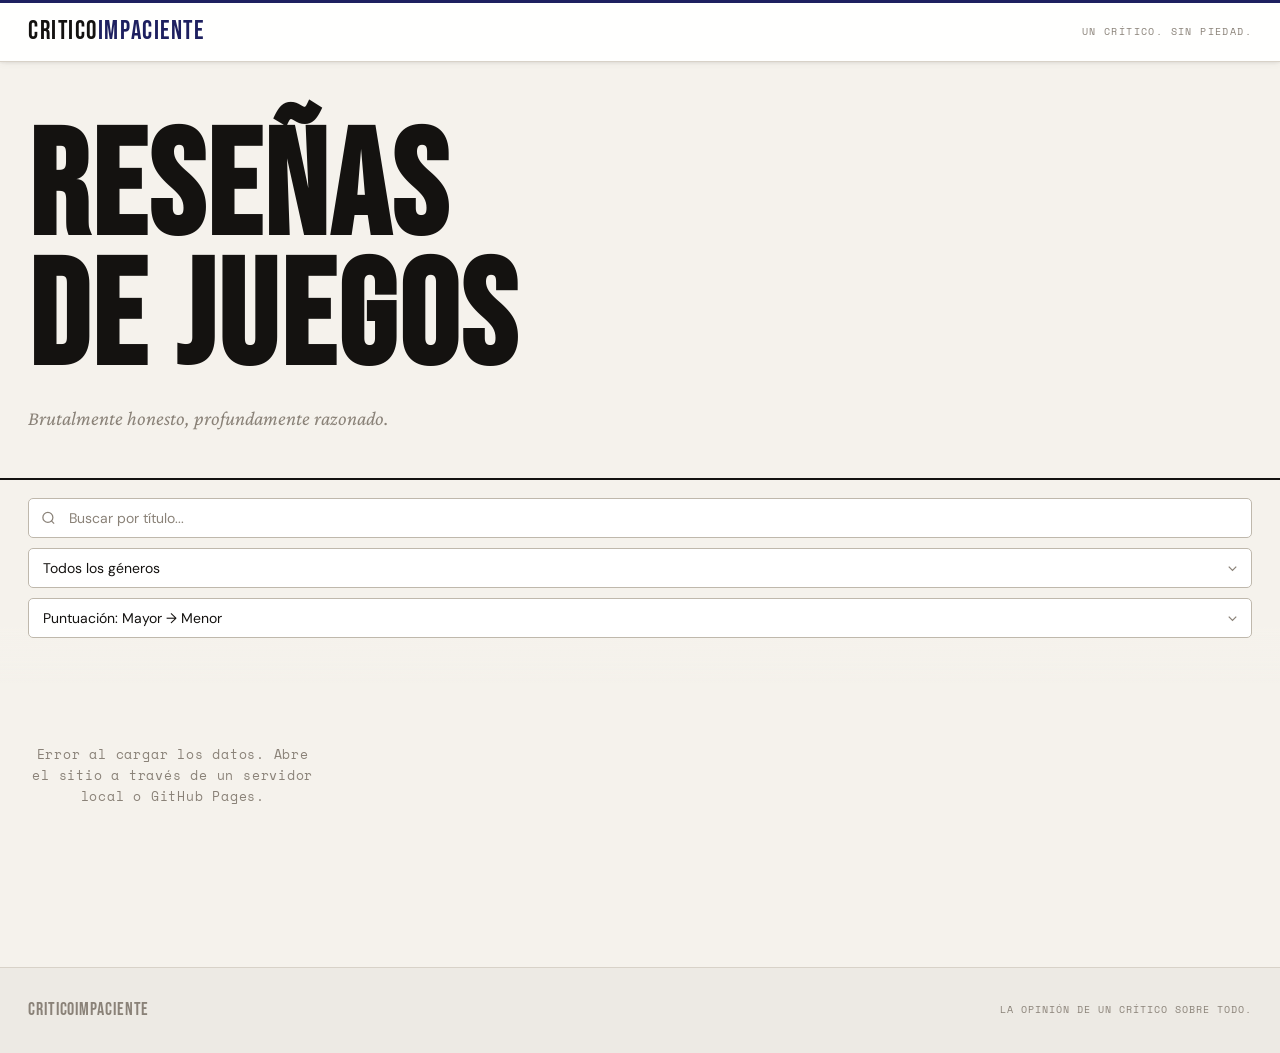
==== index.html @ 70615d12 "Add files via upload" ====
<!DOCTYPE html>
<html lang="es">
<head>
  <meta charset="UTF-8">
  <meta name="viewport" content="width=device-width, initial-scale=1.0">
  <meta name="description" content="CriticoImpaciente — Reseñas brutalmente honestas de videojuegos. Un solo crítico, sin piedad.">
  <title>CriticoImpaciente — Reseñas de Videojuegos</title>
  <link rel="preconnect" href="https://fonts.googleapis.com">
  <link rel="preconnect" href="https://fonts.gstatic.com" crossorigin>
  <link href="https://fonts.googleapis.com/css2?family=Bebas+Neue&family=Crimson+Pro:ital,wght@0,400;0,600;1,400&family=Space+Mono:wght@400;700&family=DM+Sans:opsz,wght@9..40,300;9..40,400;9..40,500;9..40,600&display=swap" rel="stylesheet">
  <link rel="stylesheet" href="style.css">
</head>
<body>

  <header class="site-header">
    <div class="container header-inner">
      <a href="index.html" class="site-logo" aria-label="CriticoImpaciente inicio">
        <span class="logo-main">Critico</span><span class="logo-accent">Impaciente</span>
      </a>
      <span class="nav-tag">Un crítico. Sin piedad.</span>
    </div>
  </header>

  <main>

    <section class="hero-section">
      <div class="container">
        <h1 class="hero-title">Reseñas<br>de Juegos</h1>
        <p class="hero-subtitle">Brutalmente honesto, profundamente razonado.</p>
      </div>
    </section>

    <section class="controls-section" aria-label="Buscar y filtrar">
      <div class="container">
        <div class="controls">
          <div class="search-wrapper">
            <svg class="search-icon" viewBox="0 0 24 24" fill="none" stroke="currentColor" stroke-width="2" aria-hidden="true">
              <circle cx="11" cy="11" r="8"/>
              <path d="m21 21-4.35-4.35"/>
            </svg>
            <input
              type="search"
              id="search-input"
              class="search-input"
              placeholder="Buscar por título..."
              autocomplete="off"
              aria-label="Buscar juegos por título"
            >
          </div>
          <div class="select-wrapper">
            <select id="genre-filter" class="filter-select" aria-label="Filtrar por género">
              <option value="">Todos los géneros</option>
            </select>
          </div>
          <div class="select-wrapper">
            <select id="sort-select" class="filter-select" aria-label="Ordenar juegos">
              <option value="score-desc">Puntuación: Mayor → Menor</option>
              <option value="score-asc">Puntuación: Menor → Mayor</option>
              <option value="year-desc">Año: Más reciente</option>
              <option value="year-asc">Año: Más antiguo</option>
            </select>
          </div>
        </div>
        <p id="results-count" class="results-count" aria-live="polite"></p>
      </div>
    </section>

    <section class="games-section">
      <div class="container">
        <div id="games-grid" class="games-grid" role="list" aria-label="Reseñas de juegos"></div>
        <div id="no-results" class="no-results" hidden aria-live="polite">
          <span class="no-results-glyph" aria-hidden="true">∅</span>
          <p>Ningún juego coincide con tu búsqueda.</p>
        </div>
      </div>
    </section>

  </main>

  <footer class="site-footer">
    <div class="container footer-inner">
      <span class="footer-brand">CriticoImpaciente</span>
      <span class="footer-note">La opinión de un crítico sobre todo.</span>
    </div>
  </footer>

  <script src="script.js"></script>
</body>
</html>
---- style.css ----
/* ============================================================
   CRITICO IMPACIENTE — style.css
   Tema: Editorial claro — revista / periódico de videojuegos
   ============================================================ */

@import url('https://fonts.googleapis.com/css2?family=Bebas+Neue&family=Crimson+Pro:ital,wght@0,400;0,600;1,400&family=Space+Mono:wght@400;700&family=DM+Sans:opsz,wght@9..40,300;9..40,400;9..40,500;9..40,600&display=swap');

/* === Variables === */
:root {
  /* Fondos */
  --bg:           #f5f2ec;
  --surface:      #ffffff;
  --surface-2:    #edeae4;
  --surface-3:    #e3dfd7;
  --border:       #d8d2c8;
  --border-mid:   #bfb8ac;
  --border-hi:    #9e9488;

  /* Texto */
  --text:         #141210;
  --text-dim:     #46423c;
  --text-muted:   #8a8278;

  /* Acento (índigo oscuro — sobrio, periodístico) */
  --accent:       #1e2060;
  --accent-soft:  rgba(30, 32, 96, 0.07);
  --accent-glow:  rgba(30, 32, 96, 0.14);

  /* Puntuaciones — versiones oscuras para legibilidad en blanco */
  --green:        #1a9447;
  --green-soft:   rgba(26, 148, 71, 0.09);
  --green-glow:   rgba(26, 148, 71, 0.18);

  --yellow:       #c97d00;
  --yellow-soft:  rgba(201, 125, 0, 0.09);
  --yellow-glow:  rgba(201, 125, 0, 0.18);

  --red:          #c0202e;
  --red-soft:     rgba(192, 32, 46, 0.09);
  --red-glow:     rgba(192, 32, 46, 0.18);

  /* Tipografía */
  --font-display: 'Bebas Neue', 'Arial Black', sans-serif;
  --font-body:    'Crimson Pro', Georgia, serif;
  --font-mono:    'Space Mono', 'Courier New', monospace;
  --font-ui:      'DM Sans', system-ui, sans-serif;

  /* Misc */
  --header-h:     62px;
  --radius:       5px;
  --ease:         cubic-bezier(0.4, 0, 0.2, 1);
  --ease-spring:  cubic-bezier(0.25, 1, 0.5, 1);
  --shadow-sm:    0 1px 3px rgba(0,0,0,0.07), 0 2px 8px rgba(0,0,0,0.04);
  --shadow-md:    0 4px 16px rgba(0,0,0,0.09), 0 1px 4px rgba(0,0,0,0.05);
  --shadow-lg:    0 12px 40px rgba(0,0,0,0.13), 0 2px 8px rgba(0,0,0,0.06);
}

/* === Reset & Base === */
*, *::before, *::after {
  box-sizing: border-box;
  margin: 0;
  padding: 0;
}

html { scroll-behavior: smooth; }

body {
  background: var(--bg);
  color: var(--text);
  font-family: var(--font-ui);
  font-size: 16px;
  line-height: 1.6;
  min-height: 100vh;
  overflow-x: hidden;
  animation: pageFadeIn 0.3s ease both;
}

@keyframes pageFadeIn {
  from { opacity: 0; transform: translateY(5px); }
  to   { opacity: 1; transform: translateY(0); }
}

img    { display: block; max-width: 100%; }
a      { color: inherit; text-decoration: none; }
button { cursor: pointer; border: none; background: none; font: inherit; color: inherit; }

/* === Layout === */
.container {
  max-width: 1300px;
  margin: 0 auto;
  padding: 0 28px;
}

/* ============================================================
   HEADER — estilo masthead de revista
   ============================================================ */
.site-header {
  position: sticky;
  top: 0;
  z-index: 200;
  height: var(--header-h);
  background: rgba(255, 255, 255, 0.94);
  backdrop-filter: blur(20px) saturate(160%);
  -webkit-backdrop-filter: blur(20px) saturate(160%);
  border-bottom: 1px solid var(--border);
  box-shadow: var(--shadow-sm);
  /* Línea de acento superior — característica de revistas/periódicos */
  border-top: 3px solid var(--accent);
}

.header-inner {
  height: 100%;
  display: flex;
  align-items: center;
  justify-content: space-between;
}

.site-logo {
  font-family: var(--font-display);
  font-size: 26px;
  letter-spacing: 0.06em;
  line-height: 1;
  transition: opacity 0.2s;
}
.site-logo:hover { opacity: 0.7; }
.logo-main   { color: var(--text); }
.logo-accent { color: var(--accent); }

.nav-tag {
  font-family: var(--font-mono);
  font-size: 10px;
  letter-spacing: 0.14em;
  text-transform: uppercase;
  color: var(--text-muted);
}

.back-link {
  display: inline-flex;
  align-items: center;
  gap: 5px;
  font-family: var(--font-mono);
  font-size: 11px;
  letter-spacing: 0.09em;
  text-transform: uppercase;
  color: var(--text-muted);
  transition: color 0.2s var(--ease);
}
.back-link:hover { color: var(--accent); }
.back-link svg   { width: 15px; height: 15px; }

/* ============================================================
   HERO (índice)
   ============================================================ */
.hero-section {
  padding: 64px 0 44px;
  border-bottom: 2px solid var(--text);
}

.hero-title {
  font-family: var(--font-display);
  font-size: clamp(80px, 12vw, 148px);
  line-height: 0.88;
  letter-spacing: 0.02em;
  color: var(--text);
  margin-bottom: 16px;
}

.hero-subtitle {
  font-family: var(--font-body);
  font-style: italic;
  font-size: 20px;
  color: var(--text-muted);
}

.hero-rule { display: none; }

/* ============================================================
   CONTROLES / FILTROS
   ============================================================ */
.controls-section {
  position: sticky;
  top: var(--header-h);
  z-index: 100;
  padding: 0 0 20px;
  background: linear-gradient(to bottom, var(--bg) 72%, transparent);
}

.controls {
  display: flex;
  gap: 10px;
  flex-wrap: wrap;
  padding: 18px 0 0;
}

.search-wrapper {
  position: relative;
  flex: 1 1 220px;
  min-width: 180px;
}

.search-icon {
  position: absolute;
  left: 13px;
  top: 50%;
  transform: translateY(-50%);
  width: 15px;
  height: 15px;
  color: var(--text-muted);
  pointer-events: none;
  transition: color 0.2s;
}
.search-wrapper:focus-within .search-icon { color: var(--accent); }

.search-input,
.filter-select {
  width: 100%;
  padding: 10px 14px 10px 40px;
  background: var(--surface);
  border: 1.5px solid var(--border-mid);
  border-radius: var(--radius);
  color: var(--text);
  font-family: var(--font-ui);
  font-size: 14px;
  outline: none;
  transition:
    border-color 0.22s var(--ease),
    box-shadow   0.22s var(--ease),
    background   0.18s var(--ease);
}

.filter-select {
  padding: 10px 36px 10px 14px;
  min-width: 155px;
  flex: 0 0 auto;
  cursor: pointer;
  appearance: none;
  -webkit-appearance: none;
  background-image: url("data:image/svg+xml,%3Csvg xmlns='http://www.w3.org/2000/svg' width='16' height='16' viewBox='0 0 24 24' fill='none' stroke='%238a8278' stroke-width='2'%3E%3Cpath d='m6 9 6 6 6-6'/%3E%3C/svg%3E");
  background-repeat: no-repeat;
  background-position: right 11px center;
  background-size: 15px;
}

.search-input:focus,
.filter-select:focus {
  border-color: var(--accent);
  box-shadow: 0 0 0 3px var(--accent-glow);
  background: var(--surface);
}

.search-input::placeholder { color: var(--text-muted); }
.filter-select option { background: var(--surface); color: var(--text); }

.select-wrapper { display: contents; }

.results-count {
  font-family: var(--font-mono);
  font-size: 10px;
  letter-spacing: 0.1em;
  text-transform: uppercase;
  color: var(--text-muted);
  margin-top: 10px;
  min-height: 16px;
}

/* ============================================================
   GRID DE JUEGOS
   ============================================================ */
.games-section { padding-bottom: 100px; }

.games-grid {
  display: grid;
  grid-template-columns: repeat(auto-fill, minmax(265px, 1fr));
  gap: 22px;
  /* Para animación de filtrado fluida */
  transition: opacity 0.2s var(--ease), transform 0.2s var(--ease);
  will-change: opacity, transform;
}

/* ============================================================
   TARJETA DE JUEGO
   ============================================================ */
.game-card {
  display: flex;
  flex-direction: column;
  background: var(--surface);
  border: 1px solid var(--border);
  border-radius: var(--radius);
  overflow: hidden;
  box-shadow: var(--shadow-sm);
  transition:
    transform    0.28s var(--ease-spring),
    box-shadow   0.28s var(--ease),
    border-color 0.22s var(--ease);
  animation: cardReveal 0.4s var(--ease) both;
  cursor: pointer;
  position: relative;
}

@keyframes cardReveal {
  from { opacity: 0; transform: translateY(18px) scale(0.97); }
  to   { opacity: 1; transform: translateY(0)    scale(1); }
}

/* Barra de color superior según puntuación */
.game-card::before {
  content: '';
  position: absolute;
  top: 0; left: 0; right: 0;
  height: 4px;
  z-index: 2;
}
.game-card.score-green::before  { background: var(--green); }
.game-card.score-yellow::before { background: var(--yellow); }
.game-card.score-red::before    { background: var(--red); }

.game-card:hover {
  transform: translateY(-6px) scale(1.01);
  box-shadow: var(--shadow-lg);
  border-color: var(--border-mid);
}
.game-card:active { transform: translateY(-2px) scale(0.99); }

/* Imagen de portada */
.card-cover-wrap {
  position: relative;
  overflow: hidden;
  aspect-ratio: 3 / 4;
  background: var(--surface-2);
}

.card-cover {
  width: 100%;
  height: 100%;
  object-fit: cover;
  transition: transform 0.5s var(--ease);
}
.game-card:hover .card-cover { transform: scale(1.07); }

/* Badge de puntuación — círculo sólido estilo Metacritic */
.card-score-badge {
  position: absolute;
  bottom: 10px;
  right: 10px;
  width: 48px;
  height: 48px;
  border-radius: 50%;
  display: flex;
  align-items: center;
  justify-content: center;
  font-family: var(--font-mono);
  font-weight: 700;
  font-size: 17px;
  line-height: 1;
  color: #ffffff;
  z-index: 3;
  box-shadow: 0 2px 10px rgba(0,0,0,0.3);
  transition: transform 0.2s var(--ease);
}
.game-card:hover .card-score-badge { transform: scale(1.1); }

.card-score-badge.score-green  { background: var(--green); }
.card-score-badge.score-yellow { background: var(--yellow); }
.card-score-badge.score-red    { background: var(--red); }

/* Cuerpo de tarjeta */
.card-body {
  padding: 18px 18px 20px;
  display: flex;
  flex-direction: column;
  flex: 1;
  border-top: 1px solid var(--border);
}

.card-title {
  font-family: var(--font-display);
  font-size: 20px;
  letter-spacing: 0.03em;
  line-height: 1.08;
  color: var(--text);
  margin-bottom: 9px;
}

.card-meta {
  display: flex;
  align-items: center;
  gap: 8px;
  margin-bottom: 11px;
  flex-wrap: wrap;
}

.card-genre {
  font-family: var(--font-mono);
  font-size: 9px;
  letter-spacing: 0.12em;
  text-transform: uppercase;
  color: var(--accent);
  background: var(--accent-soft);
  border: 1px solid rgba(30, 32, 96, 0.18);
  padding: 3px 8px;
  border-radius: 3px;
}

.card-year {
  font-family: var(--font-mono);
  font-size: 11px;
  color: var(--text-muted);
}

.card-description {
  font-family: var(--font-body);
  font-size: 15px;
  line-height: 1.58;
  color: var(--text-dim);
  display: -webkit-box;
  -webkit-line-clamp: 3;
  -webkit-box-orient: vertical;
  overflow: hidden;
  flex: 1;
}

/* ============================================================
   SIN RESULTADOS
   ============================================================ */
.no-results {
  text-align: center;
  padding: 90px 0;
}

.no-results-glyph {
  display: block;
  font-size: 72px;
  line-height: 1;
  margin-bottom: 16px;
  color: var(--text-muted);
  opacity: 0.25;
}

.no-results p {
  font-family: var(--font-mono);
  font-size: 13px;
  letter-spacing: 0.08em;
  color: var(--text-muted);
}

/* ============================================================
   PIE DE PÁGINA
   ============================================================ */
.site-footer {
  background: var(--surface-2);
  border-top: 1px solid var(--border);
  padding: 28px 0;
}

.footer-inner {
  display: flex;
  align-items: center;
  justify-content: space-between;
  flex-wrap: wrap;
  gap: 10px;
}

.footer-brand {
  font-family: var(--font-display);
  font-size: 18px;
  color: var(--text-muted);
  letter-spacing: 0.05em;
}

.footer-note {
  font-family: var(--font-mono);
  font-size: 10px;
  letter-spacing: 0.1em;
  text-transform: uppercase;
  color: var(--text-muted);
}

/* ============================================================
   PÁGINA DE DETALLE — HERO
   ============================================================ */
.detail-hero {
  position: relative;
  padding: 52px 0 56px;
  overflow: hidden;
  background: var(--surface);
  border-bottom: 1px solid var(--border);
}

/* Imagen difuminada de fondo — muy sutil en tema claro */
.detail-hero-bg {
  position: absolute;
  inset: -20%;
  background-size: cover;
  background-position: center;
  filter: blur(60px) saturate(1.8) brightness(1.15);
  z-index: 0;
  opacity: 0.08;
}

.detail-hero-inner {
  position: relative;
  z-index: 1;
  display: grid;
  grid-template-columns: 280px 1fr;
  gap: 52px;
  align-items: start;
}

.detail-cover {
  width: 100%;
  aspect-ratio: 3 / 4;
  object-fit: cover;
  border-radius: var(--radius);
  box-shadow: var(--shadow-lg), 0 0 0 1px var(--border);
}

.detail-info {
  display: flex;
  flex-direction: column;
  gap: 28px;
  padding-top: 8px;
}

.detail-title {
  font-family: var(--font-display);
  font-size: clamp(44px, 6.5vw, 88px);
  line-height: 0.92;
  letter-spacing: 0.02em;
  color: var(--text);
}

/* Fila de puntuación con anillo SVG */
.detail-score-row {
  display: flex;
  align-items: center;
  gap: 24px;
  flex-wrap: wrap;
}

.score-ring-wrap {
  position: relative;
  width: 130px;
  height: 130px;
  flex-shrink: 0;
}

.score-ring-svg {
  width: 130px;
  height: 130px;
  transform: rotate(-90deg);
}

.ring-track {
  fill: none;
  stroke: var(--border);
  stroke-width: 7;
}

.ring-fill {
  fill: none;
  stroke-width: 7;
  stroke-linecap: round;
  stroke-dasharray: 339.292;
  stroke-dashoffset: 339.292;
  transition: stroke-dashoffset 1.6s var(--ease-spring);
}

.ring-fill.score-green  { stroke: var(--green); }
.ring-fill.score-yellow { stroke: var(--yellow); }
.ring-fill.score-red    { stroke: var(--red); }

.score-ring-center {
  position: absolute;
  inset: 0;
  display: flex;
  flex-direction: column;
  align-items: center;
  justify-content: center;
  gap: 2px;
}

.score-ring-number {
  font-family: var(--font-mono);
  font-weight: 700;
  font-size: 40px;
  line-height: 1;
}
.score-ring-number.score-green  { color: var(--green); }
.score-ring-number.score-yellow { color: var(--yellow); }
.score-ring-number.score-red    { color: var(--red); }

.score-ring-label {
  font-family: var(--font-mono);
  font-size: 9px;
  letter-spacing: 0.18em;
  text-transform: uppercase;
  color: var(--text-muted);
}

.score-verdict {
  font-family: var(--font-body);
  font-style: italic;
  font-size: 26px;
  color: var(--text-dim);
  line-height: 1.2;
}

/* Grid de metadatos */
.detail-meta-grid {
  display: grid;
  grid-template-columns: repeat(2, 1fr);
  gap: 16px 28px;
}

.meta-item {
  display: flex;
  flex-direction: column;
  gap: 4px;
}

.meta-label {
  font-family: var(--font-mono);
  font-size: 9px;
  letter-spacing: 0.15em;
  text-transform: uppercase;
  color: var(--text-muted);
}

.meta-value {
  font-family: var(--font-ui);
  font-size: 14px;
  font-weight: 500;
  color: var(--text);
}

.meta-platforms {
  display: flex;
  flex-wrap: wrap;
  gap: 5px;
  margin-top: 1px;
}

.platform-tag {
  font-family: var(--font-mono);
  font-size: 9px;
  letter-spacing: 0.1em;
  text-transform: uppercase;
  color: var(--text-dim);
  background: var(--surface-2);
  border: 1px solid var(--border);
  padding: 3px 8px;
  border-radius: 3px;
}

/* ============================================================
   PÁGINA DE DETALLE — RESEÑA
   ============================================================ */
.review-section {
  padding: 56px 0 96px;
}

.review-inner { max-width: 820px; }

.review-heading {
  font-family: var(--font-mono);
  font-size: 10px;
  letter-spacing: 0.2em;
  text-transform: uppercase;
  color: var(--text-muted);
  padding-bottom: 16px;
  margin-bottom: 22px;
  border-bottom: 1px solid var(--border);
}

.review-preview .review-text-body {
  font-family: var(--font-body);
  font-size: 20px;
  line-height: 1.72;
  color: var(--text-dim);
}

.review-full { display: none; }

.review-full .review-text-body {
  font-family: var(--font-body);
  font-size: 19px;
  line-height: 1.78;
  color: var(--text-dim);
}

.review-text-body p             { margin-bottom: 20px; }
.review-text-body p:last-child  { margin-bottom: 0; }

/* Botón "Leer reseña completa" */
.read-more-btn {
  display: inline-flex;
  align-items: center;
  gap: 7px;
  margin-top: 22px;
  font-family: var(--font-mono);
  font-size: 11px;
  letter-spacing: 0.12em;
  text-transform: uppercase;
  color: var(--accent);
  padding: 6px 0;
  border-bottom: 1px solid transparent;
  transition: border-color 0.2s var(--ease), opacity 0.2s;
}
.read-more-btn:hover {
  border-bottom-color: var(--accent);
  opacity: 0.75;
}
.read-more-btn svg {
  width: 13px;
  height: 13px;
  transition: transform 0.3s var(--ease);
}
.read-more-btn.is-expanded svg { transform: rotate(180deg); }

/* ============================================================
   CARGA / ERROR
   ============================================================ */
.loading-state {
  display: flex;
  align-items: center;
  justify-content: center;
  min-height: 60vh;
}

.loading-spinner {
  width: 36px;
  height: 36px;
  border: 3px solid var(--border);
  border-top-color: var(--accent);
  border-radius: 50%;
  animation: spin 0.72s linear infinite;
}
@keyframes spin { to { transform: rotate(360deg); } }

.error-state {
  text-align: center;
  padding: 110px 24px;
}
.error-state h2 {
  font-family: var(--font-display);
  font-size: 100px;
  line-height: 1;
  color: var(--border-hi);
  margin-bottom: 12px;
}
.error-state p {
  font-family: var(--font-mono);
  font-size: 13px;
  color: var(--text-muted);
  margin-bottom: 28px;
}
.error-back-link {
  font-family: var(--font-mono);
  font-size: 11px;
  letter-spacing: 0.1em;
  text-transform: uppercase;
  color: var(--accent);
  border-bottom: 1px solid transparent;
  transition: border-color 0.2s, opacity 0.2s;
}
.error-back-link:hover { border-bottom-color: var(--accent); opacity: 0.7; }

/* ============================================================
   RESPONSIVO
   ============================================================ */
@media (max-width: 1024px) {
  .games-grid {
    grid-template-columns: repeat(auto-fill, minmax(230px, 1fr));
    gap: 18px;
  }
  .detail-hero-inner {
    grid-template-columns: 250px 1fr;
    gap: 40px;
  }
}

@media (max-width: 768px) {
  .hero-section { padding: 44px 0 28px; }

  .controls-section { position: static; }
  .controls { flex-direction: column; gap: 8px; }
  .search-wrapper { min-width: unset; width: 100%; }
  .filter-select  { min-width: unset; width: 100%; flex: 1 1 auto; }

  .games-grid {
    grid-template-columns: repeat(auto-fill, minmax(170px, 1fr));
    gap: 14px;
  }
  .card-body  { padding: 13px 13px 15px; }
  .card-title { font-size: 18px; }

  .detail-hero { padding: 36px 0 40px; }
  .detail-hero-inner {
    grid-template-columns: 1fr;
    gap: 28px;
  }
  .detail-cover  { max-width: 200px; margin: 0 auto; }
  .detail-title  { text-align: center; }
  .detail-score-row { justify-content: center; }
  .detail-meta-grid { grid-template-columns: 1fr 1fr; }

  .review-section { padding: 40px 0 70px; }
  .review-preview .review-text-body,
  .review-full .review-text-body { font-size: 17px; }
}

@media (max-width: 480px) {
  .container { padding: 0 16px; }
  .games-grid {
    grid-template-columns: 1fr 1fr;
    gap: 10px;
  }
  .card-title       { font-size: 16px; }
  .card-description { display: none; }
  .detail-meta-grid { grid-template-columns: 1fr; }
  .score-verdict    { font-size: 22px; }
}
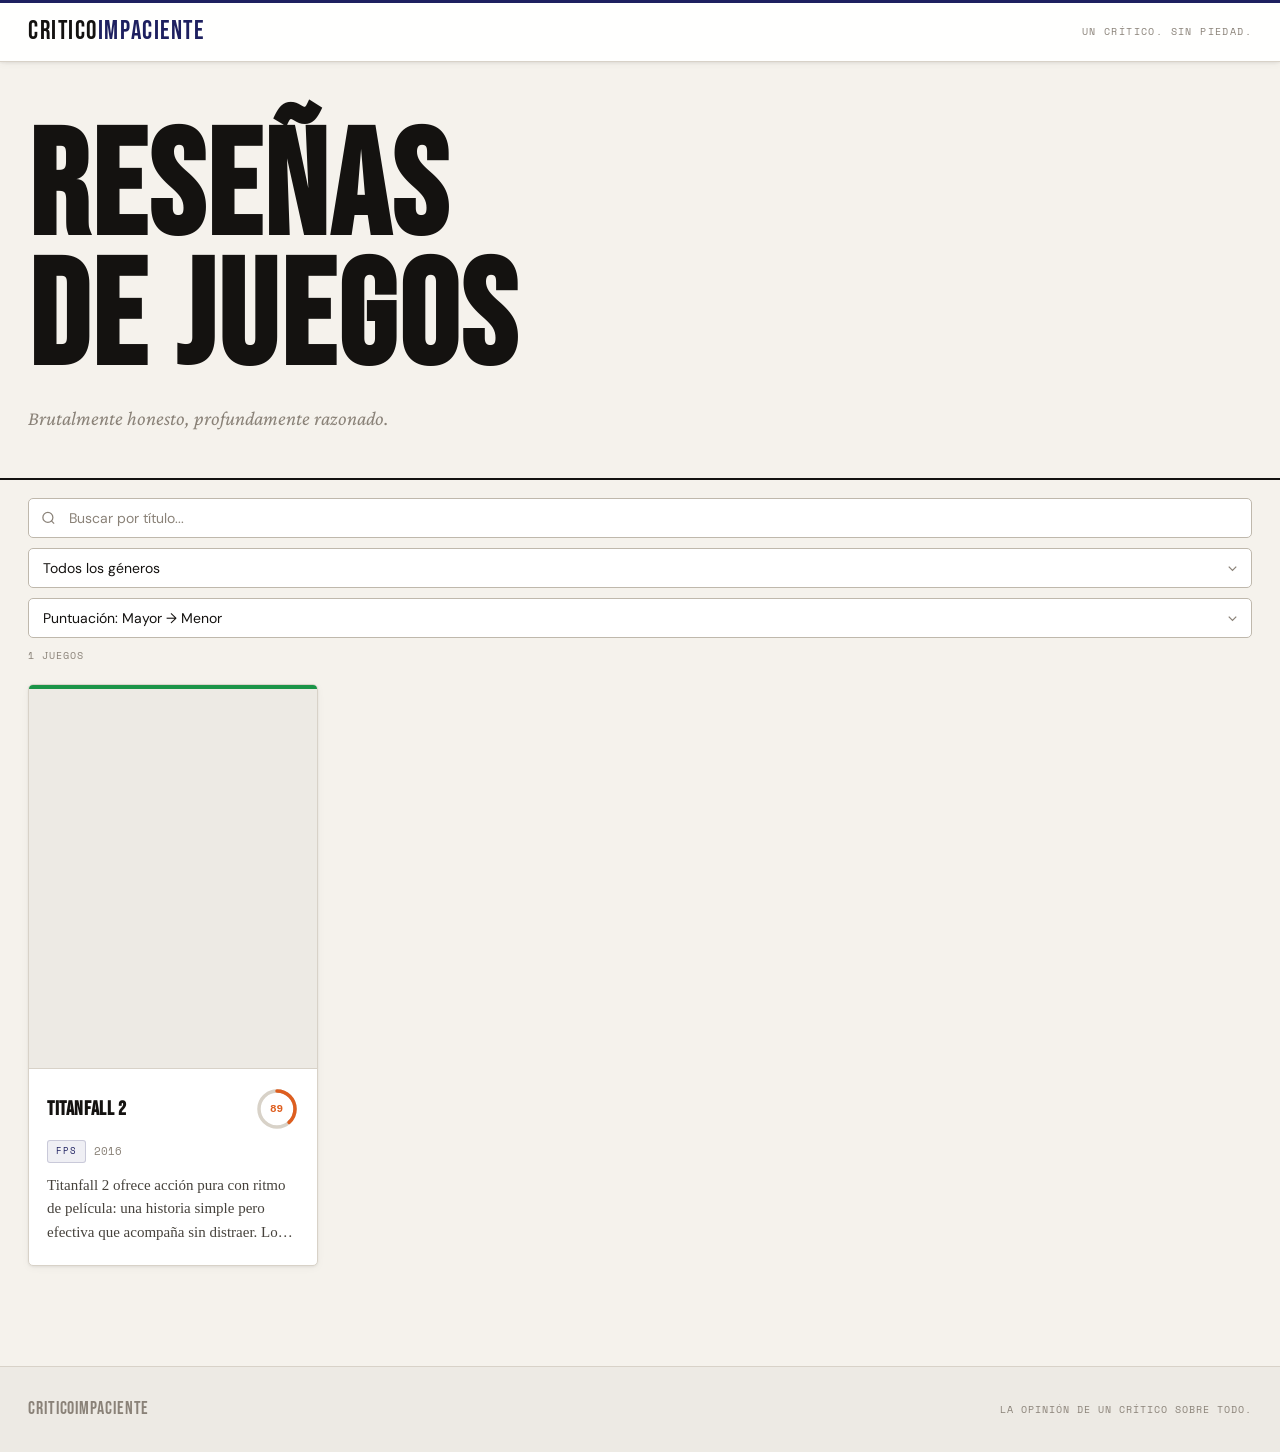
==== commit 6293c663: "Animaciones v1" ====
--- a/index.html
+++ b/index.html
@@ -85,5 +85,11 @@
   </footer>
 
   <script src="script.js"></script>
+
+  <button class="back-to-top" id="back-to-top" aria-label="Volver arriba">
+    <svg viewBox="0 0 24 24" fill="none" stroke="currentColor" stroke-width="2.5" aria-hidden="true">
+      <path d="m18 15-6-6-6 6"/>
+    </svg>
+  </button>
 </body>
 </html>
--- a/style.css
+++ b/style.css
@@ -178,11 +178,8 @@
    CONTROLES / FILTROS
    ============================================================ */
 .controls-section {
-  position: sticky;
-  top: var(--header-h);
-  z-index: 100;
   padding: 0 0 20px;
-  background: linear-gradient(to bottom, var(--bg) 72%, transparent);
+  background: var(--bg);
 }
 
 .controls {
@@ -337,32 +334,6 @@
 }
 .game-card:hover .card-cover { transform: scale(1.07); }
 
-/* Badge de puntuación — círculo sólido estilo Metacritic */
-.card-score-badge {
-  position: absolute;
-  bottom: 10px;
-  right: 10px;
-  width: 48px;
-  height: 48px;
-  border-radius: 50%;
-  display: flex;
-  align-items: center;
-  justify-content: center;
-  font-family: var(--font-mono);
-  font-weight: 700;
-  font-size: 17px;
-  line-height: 1;
-  color: #ffffff;
-  z-index: 3;
-  box-shadow: 0 2px 10px rgba(0,0,0,0.3);
-  transition: transform 0.2s var(--ease);
-}
-.game-card:hover .card-score-badge { transform: scale(1.1); }
-
-.card-score-badge.score-green  { background: var(--green); }
-.card-score-badge.score-yellow { background: var(--yellow); }
-.card-score-badge.score-red    { background: var(--red); }
-
 /* Cuerpo de tarjeta */
 .card-body {
   padding: 18px 18px 20px;
@@ -370,6 +341,55 @@
   flex-direction: column;
   flex: 1;
   border-top: 1px solid var(--border);
+}
+
+/* Fila título + anillo de puntaje */
+.card-title-row {
+  display: flex;
+  align-items: center;
+  justify-content: space-between;
+  gap: 12px;
+  margin-bottom: 9px;
+}
+
+/* Anillo de puntaje en tarjeta */
+.card-score-ring {
+  position: relative;
+  width: 44px;
+  height: 44px;
+  flex-shrink: 0;
+}
+
+.card-ring-svg {
+  width: 44px;
+  height: 44px;
+  transform: rotate(-90deg);
+}
+
+.card-ring-track {
+  fill: none;
+  stroke: var(--border);
+  stroke-width: 3.5;
+}
+
+.card-ring-fill {
+  fill: none;
+  stroke-width: 3.5;
+  stroke-linecap: round;
+  stroke: #c0202e;
+}
+
+.card-ring-num {
+  position: absolute;
+  inset: 0;
+  display: flex;
+  align-items: center;
+  justify-content: center;
+  font-family: var(--font-mono);
+  font-weight: 700;
+  font-size: 11px;
+  line-height: 1;
+  color: #c0202e;
 }
 
 .card-title {
@@ -378,7 +398,6 @@
   letter-spacing: 0.03em;
   line-height: 1.08;
   color: var(--text);
-  margin-bottom: 9px;
 }
 
 .card-meta {
@@ -514,6 +533,126 @@
   box-shadow: var(--shadow-lg), 0 0 0 1px var(--border);
 }
 
+/* Cuando el cover es un vídeo de YouTube — layout en columna para mayor tamaño */
+.detail-hero-inner:has(.detail-cover--video) {
+  grid-template-columns: 1fr;
+}
+
+/* Banda negra de cine — solo rodea el video */
+.detail-cinema-band {
+  background: #000;
+  width: 100%;
+  display: flex;
+  align-items: center;
+  justify-content: center;
+  padding: 0;
+  animation: cinemaDark 0.9s var(--ease) both;
+  overflow: hidden;
+}
+
+@keyframes cinemaDark {
+  from { background: var(--surface); }
+  to   { background: #000; }
+}
+
+/* Cortinas laterales animadas sobre la banda */
+.detail-cinema-band::before,
+.detail-cinema-band::after {
+  content: '';
+  position: absolute;
+  top: 0;
+  bottom: 0;
+  width: 18vw;
+  background: #000;
+  z-index: 10;
+  animation: curtainOpen 1s 0.1s var(--ease) both;
+  pointer-events: none;
+}
+.detail-cinema-band { position: relative; }
+.detail-cinema-band::before { left: 0; }
+.detail-cinema-band::after  { right: 0; }
+
+@keyframes curtainOpen {
+  from { width: 18vw; opacity: 1; }
+  to   { width: 0;    opacity: 1; }
+}
+
+/* Video — sin bordes, fusionado con el negro */
+.detail-cover--video {
+  width: 100%;
+  max-width: 1100px;
+  aspect-ratio: 16 / 9;
+  overflow: hidden;
+  box-shadow: none;
+  border: none;
+  border-radius: 0;
+}
+
+.detail-cover--video iframe {
+  width: 100%;
+  height: 100%;
+  display: block;
+  border: none;
+}
+
+/* Hero normal cuando hay video (sin negro) */
+.detail-hero--has-video {
+  background: var(--surface);
+}
+
+.detail-hero--has-video .detail-hero-inner {
+  grid-template-columns: 1fr;
+}
+
+.detail-hero--has-video .detail-info {
+  width: 100%;
+  max-width: 820px;
+  margin: 0 auto;
+  align-items: center;
+  text-align: center;
+  animation: fadeUpInfo 0.7s 0.5s var(--ease) both;
+}
+
+.detail-hero--has-video .detail-title {
+  text-align: center;
+}
+
+.detail-hero--has-video .detail-score-row {
+  justify-content: center;
+  flex-direction: column;
+  gap: 12px;
+}
+
+.detail-hero--has-video .score-verdict {
+  font-size: 22px;
+}
+
+.detail-hero--has-video .detail-meta-grid {
+  grid-template-columns: repeat(4, auto);
+  justify-content: center;
+  gap: 0;
+}
+
+.detail-hero--has-video .meta-item {
+  align-items: center;
+  padding: 0 20px;
+  border-right: 1px solid var(--border);
+}
+
+.detail-hero--has-video .meta-item:last-child {
+  border-right: none;
+}
+
+.detail-hero--has-video .meta-platforms {
+  justify-content: center;
+}
+
+@keyframes fadeUpInfo {
+  from { opacity: 0; transform: translateY(14px); }
+  to   { opacity: 1; transform: translateY(0); }
+}
+
+
 .detail-info {
   display: flex;
   flex-direction: column;
@@ -562,12 +701,32 @@
   stroke-linecap: round;
   stroke-dasharray: 339.292;
   stroke-dashoffset: 339.292;
-  transition: stroke-dashoffset 1.6s var(--ease-spring);
-}
-
-.ring-fill.score-green  { stroke: var(--green); }
-.ring-fill.score-yellow { stroke: var(--yellow); }
-.ring-fill.score-red    { stroke: var(--red); }
+  stroke: #c0202e;
+}
+
+.score-ring-number {
+  font-family: var(--font-mono);
+  font-weight: 700;
+  font-size: 40px;
+  line-height: 1;
+  color: #c0202e;
+}
+  position: absolute;
+  inset: 0;
+  display: flex;
+  flex-direction: column;
+  align-items: center;
+  justify-content: center;
+  gap: 2px;
+}
+
+.score-ring-number {
+  font-family: var(--font-mono);
+  font-weight: 700;
+  font-size: 40px;
+  line-height: 1;
+  color: #c0202e;
+}
 
 .score-ring-center {
   position: absolute;
@@ -578,16 +737,6 @@
   justify-content: center;
   gap: 2px;
 }
-
-.score-ring-number {
-  font-family: var(--font-mono);
-  font-weight: 700;
-  font-size: 40px;
-  line-height: 1;
-}
-.score-ring-number.score-green  { color: var(--green); }
-.score-ring-number.score-yellow { color: var(--yellow); }
-.score-ring-number.score-red    { color: var(--red); }
 
 .score-ring-label {
   font-family: var(--font-mono);
@@ -659,17 +808,62 @@
   padding: 56px 0 96px;
 }
 
-.review-inner { max-width: 820px; }
-
-.review-heading {
-  font-family: var(--font-mono);
-  font-size: 10px;
-  letter-spacing: 0.2em;
-  text-transform: uppercase;
-  color: var(--text-muted);
+.review-inner {
+  max-width: 820px;
+  margin: 0 auto;
+}
+
+/* Encabezado de reseña — flex para alinear heading + enlace YouTube */
+.review-header {
+  display: flex;
+  align-items: center;
+  justify-content: space-between;
+  gap: 16px;
   padding-bottom: 16px;
   margin-bottom: 22px;
   border-bottom: 1px solid var(--border);
+  flex-wrap: wrap;
+}
+
+.review-heading {
+  font-family: var(--font-mono);
+  font-size: 10px;
+  letter-spacing: 0.2em;
+  text-transform: uppercase;
+  color: var(--text-muted);
+  margin: 0;
+}
+
+/* Enlace de análisis en YouTube */
+.video-link {
+  display: inline-flex;
+  align-items: center;
+  gap: 7px;
+  padding: 7px 14px;
+  background: rgba(200, 0, 0, 0.05);
+  border: 1.5px solid rgba(200, 0, 0, 0.22);
+  border-radius: 4px;
+  font-family: var(--font-mono);
+  font-size: 10px;
+  letter-spacing: 0.1em;
+  text-transform: uppercase;
+  color: #b00000;
+  text-decoration: none;
+  white-space: nowrap;
+  transition:
+    background     0.22s var(--ease),
+    border-color   0.22s var(--ease),
+    transform      0.18s var(--ease);
+}
+.video-link:hover {
+  background: rgba(200, 0, 0, 0.11);
+  border-color: rgba(200, 0, 0, 0.45);
+  transform: translateY(-1px);
+}
+.video-link svg {
+  width: 14px;
+  height: 14px;
+  flex-shrink: 0;
 }
 
 .review-preview .review-text-body {
@@ -716,6 +910,39 @@
   transition: transform 0.3s var(--ease);
 }
 .read-more-btn.is-expanded svg { transform: rotate(180deg); }
+
+/* ============================================================
+   BOTÓN VOLVER ARRIBA
+   ============================================================ */
+.back-to-top {
+  position: fixed;
+  bottom: 32px;
+  right: 32px;
+  z-index: 300;
+  width: 46px;
+  height: 46px;
+  border-radius: 50%;
+  background: var(--accent);
+  color: #fff;
+  display: flex;
+  align-items: center;
+  justify-content: center;
+  box-shadow: var(--shadow-md);
+  opacity: 0;
+  pointer-events: none;
+  transform: translateY(12px);
+  transition: opacity 0.25s var(--ease), transform 0.25s var(--ease);
+}
+.back-to-top.visible {
+  opacity: 1;
+  pointer-events: auto;
+  transform: translateY(0);
+}
+.back-to-top:hover {
+  background: #161850;
+  transform: translateY(-2px);
+}
+.back-to-top svg { width: 20px; height: 20px; }
 
 /* ============================================================
    CARGA / ERROR
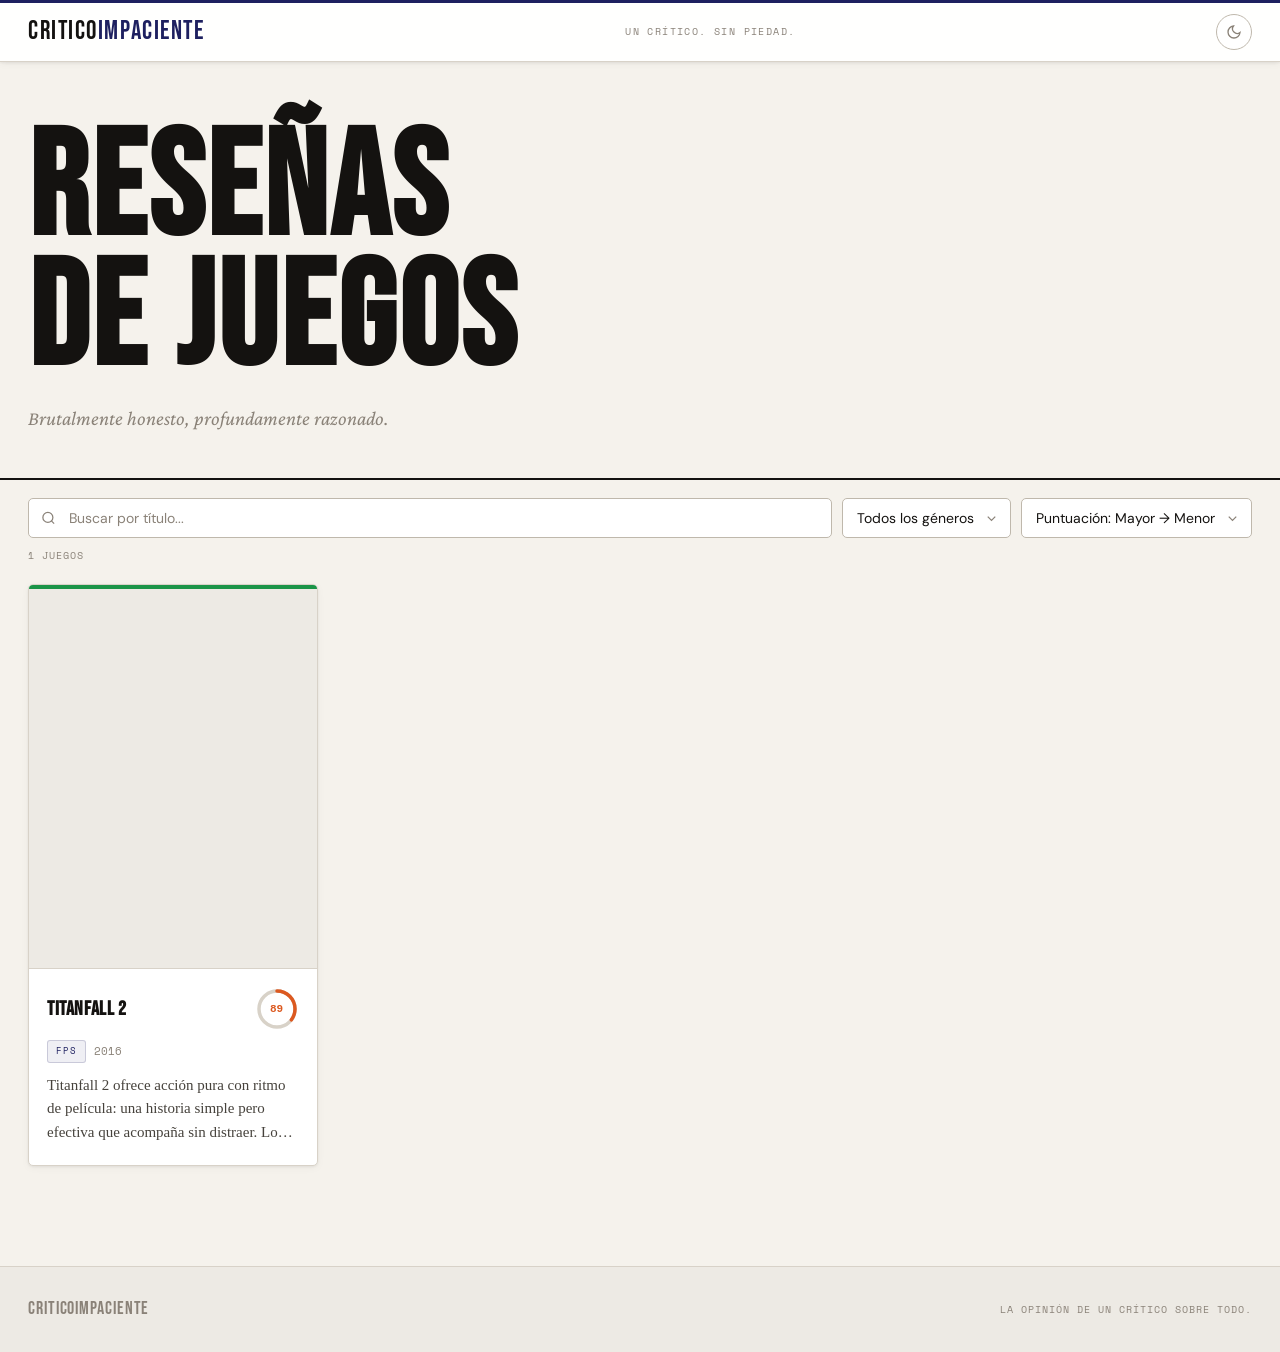
==== commit d501baa1: "Responsive and dark mode" ====
--- a/index.html
+++ b/index.html
@@ -9,6 +9,7 @@
   <link rel="preconnect" href="https://fonts.gstatic.com" crossorigin>
   <link href="https://fonts.googleapis.com/css2?family=Bebas+Neue&family=Crimson+Pro:ital,wght@0,400;0,600;1,400&family=Space+Mono:wght@400;700&family=DM+Sans:opsz,wght@9..40,300;9..40,400;9..40,500;9..40,600&display=swap" rel="stylesheet">
   <link rel="stylesheet" href="style.css">
+  <script>if(localStorage.getItem('theme')==='dark')document.documentElement.setAttribute('data-theme','dark');</script>
 </head>
 <body>
 
@@ -18,6 +19,15 @@
         <span class="logo-main">Critico</span><span class="logo-accent">Impaciente</span>
       </a>
       <span class="nav-tag">Un crítico. Sin piedad.</span>
+      <button class="theme-toggle" id="theme-toggle" aria-label="Cambiar modo de color">
+        <svg class="icon-moon" viewBox="0 0 24 24" fill="none" stroke="currentColor" stroke-width="2">
+          <path d="M21 12.79A9 9 0 1 1 11.21 3 7 7 0 0 0 21 12.79z"/>
+        </svg>
+        <svg class="icon-sun" viewBox="0 0 24 24" fill="none" stroke="currentColor" stroke-width="2">
+          <circle cx="12" cy="12" r="5"/>
+          <path d="M12 1v2M12 21v2M4.22 4.22l1.42 1.42M18.36 18.36l1.42 1.42M1 12h2M21 12h2M4.22 19.78l1.42-1.42M18.36 5.64l1.42-1.42"/>
+        </svg>
+      </button>
     </div>
   </header>
 
--- a/style.css
+++ b/style.css
@@ -21,20 +21,18 @@
   --text-dim:     #46423c;
   --text-muted:   #8a8278;
 
-  /* Acento (índigo oscuro — sobrio, periodístico) */
+  /* Acento */
   --accent:       #1e2060;
   --accent-soft:  rgba(30, 32, 96, 0.07);
   --accent-glow:  rgba(30, 32, 96, 0.14);
 
-  /* Puntuaciones — versiones oscuras para legibilidad en blanco */
+  /* Puntuaciones */
   --green:        #1a9447;
   --green-soft:   rgba(26, 148, 71, 0.09);
   --green-glow:   rgba(26, 148, 71, 0.18);
-
   --yellow:       #c97d00;
   --yellow-soft:  rgba(201, 125, 0, 0.09);
   --yellow-glow:  rgba(201, 125, 0, 0.18);
-
   --red:          #c0202e;
   --red-soft:     rgba(192, 32, 46, 0.09);
   --red-glow:     rgba(192, 32, 46, 0.18);
@@ -53,6 +51,111 @@
   --shadow-sm:    0 1px 3px rgba(0,0,0,0.07), 0 2px 8px rgba(0,0,0,0.04);
   --shadow-md:    0 4px 16px rgba(0,0,0,0.09), 0 1px 4px rgba(0,0,0,0.05);
   --shadow-lg:    0 12px 40px rgba(0,0,0,0.13), 0 2px 8px rgba(0,0,0,0.06);
+}
+
+/* ============================================================
+   MODO NOCHE
+   ============================================================ */
+[data-theme="dark"] {
+  --bg:           #111017;
+  --surface:      #1a1924;
+  --surface-2:    #22212f;
+  --surface-3:    #2a2938;
+  --border:       #2e2d3d;
+  --border-mid:   #3d3c50;
+  --border-hi:    #5a5870;
+
+  --text:         #f0eee8;
+  --text-dim:     #b8b4ae;
+  --text-muted:   #6e6c7a;
+
+  --accent:       #7b82f5;
+  --accent-soft:  rgba(123, 130, 245, 0.10);
+  --accent-glow:  rgba(123, 130, 245, 0.20);
+
+  --green:        #3ecf6e;
+  --green-soft:   rgba(62, 207, 110, 0.10);
+  --yellow:       #f5a623;
+  --yellow-soft:  rgba(245, 166, 35, 0.10);
+  --red:          #f05060;
+  --red-soft:     rgba(240, 80, 96, 0.10);
+
+  --shadow-sm:    0 1px 3px rgba(0,0,0,0.3), 0 2px 8px rgba(0,0,0,0.2);
+  --shadow-md:    0 4px 16px rgba(0,0,0,0.4), 0 1px 4px rgba(0,0,0,0.2);
+  --shadow-lg:    0 12px 40px rgba(0,0,0,0.5), 0 2px 8px rgba(0,0,0,0.3);
+}
+
+/* Header en dark: fondo oscuro en lugar del blanco hardcodeado */
+[data-theme="dark"] .site-header {
+  background: rgba(26, 25, 36, 0.95);
+  border-top-color: var(--accent);
+}
+
+/* Enlace YouTube: rojo legible en dark */
+[data-theme="dark"] .video-link {
+  color: #ff7a7a;
+  background: rgba(255, 100, 100, 0.06);
+  border-color: rgba(255, 100, 100, 0.25);
+}
+[data-theme="dark"] .video-link:hover {
+  background: rgba(255, 100, 100, 0.14);
+  border-color: rgba(255, 100, 100, 0.5);
+}
+
+/* Fondo difuminado del hero en dark: un poco más visible */
+[data-theme="dark"] .detail-hero-bg {
+  opacity: 0.18;
+  filter: blur(60px) saturate(1.4) brightness(0.7);
+}
+
+/* Hero del detalle en dark: fondo oscuro */
+[data-theme="dark"] .detail-hero {
+  background: var(--surface);
+}
+
+/* Card cover placeholder en dark */
+[data-theme="dark"] .card-cover-wrap {
+  background: var(--surface-2);
+}
+
+/* Texto del review en dark */
+[data-theme="dark"] .review-section {
+  background: var(--bg);
+}
+
+/* Footer en dark */
+[data-theme="dark"] .site-footer {
+  background: var(--surface-2);
+}
+
+/* Input y select en dark */
+[data-theme="dark"] .search-input,
+[data-theme="dark"] .filter-select {
+  background-color: var(--surface-2);
+  color: var(--text);
+  border-color: var(--border-mid);
+}
+[data-theme="dark"] .filter-select {
+  appearance: none;
+  -webkit-appearance: none;
+  background-image: url("data:image/svg+xml,%3Csvg xmlns='http://www.w3.org/2000/svg' width='16' height='16' viewBox='0 0 24 24' fill='none' stroke='%236e6c7a' stroke-width='2'%3E%3Cpath d='m6 9 6 6 6-6'/%3E%3C/svg%3E");
+  background-repeat: no-repeat;
+  background-position: right 11px center;
+  background-size: 15px;
+}
+[data-theme="dark"] .filter-select option {
+  background: var(--surface-2);
+  color: var(--text);
+}
+
+/* Error state en dark */
+[data-theme="dark"] .error-state h2 {
+  color: var(--border-hi);
+}
+
+/* Transición suave al cambiar tema */
+body, .site-header, .game-card, .card-body, .detail-hero, .review-section, .site-footer {
+  transition: background-color 0.3s var(--ease), border-color 0.3s var(--ease), color 0.3s var(--ease);
 }
 
 /* === Reset & Base === */
@@ -248,7 +351,13 @@
 .search-input::placeholder { color: var(--text-muted); }
 .filter-select option { background: var(--surface); color: var(--text); }
 
-.select-wrapper { display: contents; }
+.select-wrapper {
+  flex: 0 0 auto;
+}
+
+.select-wrapper .filter-select {
+  width: 100%;
+}
 
 .results-count {
   font-family: var(--font-mono);
@@ -555,7 +664,8 @@
   to   { background: #000; }
 }
 
-/* Cortinas laterales animadas sobre la banda */
+/* Portada de reemplazo en mobile (oculta en desktop) */
+.detail-cover--mobile { display: none; }
 .detail-cinema-band::before,
 .detail-cinema-band::after {
   content: '';
@@ -704,6 +814,16 @@
   stroke: #c0202e;
 }
 
+.score-ring-center {
+  position: absolute;
+  inset: 0;
+  display: flex;
+  flex-direction: column;
+  align-items: center;
+  justify-content: center;
+  gap: 2px;
+}
+
 .score-ring-number {
   font-family: var(--font-mono);
   font-weight: 700;
@@ -711,32 +831,7 @@
   line-height: 1;
   color: #c0202e;
 }
-  position: absolute;
-  inset: 0;
-  display: flex;
-  flex-direction: column;
-  align-items: center;
-  justify-content: center;
-  gap: 2px;
-}
-
-.score-ring-number {
-  font-family: var(--font-mono);
-  font-weight: 700;
-  font-size: 40px;
-  line-height: 1;
-  color: #c0202e;
-}
-
-.score-ring-center {
-  position: absolute;
-  inset: 0;
-  display: flex;
-  flex-direction: column;
-  align-items: center;
-  justify-content: center;
-  gap: 2px;
-}
+
 
 .score-ring-label {
   font-family: var(--font-mono);
@@ -993,6 +1088,34 @@
 .error-back-link:hover { border-bottom-color: var(--accent); opacity: 0.7; }
 
 /* ============================================================
+   BOTÓN MODO NOCHE
+   ============================================================ */
+.theme-toggle {
+  display: flex;
+  align-items: center;
+  justify-content: center;
+  width: 36px;
+  height: 36px;
+  border-radius: 50%;
+  border: 1.5px solid var(--border-mid);
+  background: var(--surface);
+  color: var(--text-muted);
+  cursor: pointer;
+  transition: border-color 0.2s var(--ease), background 0.2s var(--ease), color 0.2s var(--ease), transform 0.2s var(--ease);
+  flex-shrink: 0;
+}
+.theme-toggle:hover {
+  border-color: var(--accent);
+  color: var(--accent);
+  transform: rotate(20deg);
+}
+.theme-toggle svg { width: 16px; height: 16px; }
+.theme-toggle .icon-moon { display: block; }
+.theme-toggle .icon-sun  { display: none; }
+[data-theme="dark"] .theme-toggle .icon-moon { display: none; }
+[data-theme="dark"] .theme-toggle .icon-sun  { display: block; }
+
+/* ============================================================
    RESPONSIVO
    ============================================================ */
 @media (max-width: 1024px) {
@@ -1001,49 +1124,104 @@
     gap: 18px;
   }
   .detail-hero-inner {
-    grid-template-columns: 250px 1fr;
-    gap: 40px;
+    grid-template-columns: 240px 1fr;
+    gap: 36px;
   }
 }
 
 @media (max-width: 768px) {
-  .hero-section { padding: 44px 0 28px; }
-
-  .controls-section { position: static; }
+  :root { --header-h: 54px; }
+
+  /* Ocultar video en mobile, mostrar portada */
+  .detail-cinema-band { display: none; }
+  .detail-cover--mobile { display: block !important; }
+  .detail-hero--has-video .detail-hero-inner {
+    grid-template-columns: 1fr;
+  }
+  .detail-hero--has-video .detail-info {
+    align-items: center;
+    text-align: center;
+    max-width: 100%;
+  }
+  .detail-hero--has-video .detail-title { text-align: center; }
+  .detail-hero--has-video .detail-score-row { justify-content: center; flex-direction: column; gap: 12px; }
+  .detail-hero--has-video .detail-meta-grid { grid-template-columns: 1fr 1fr; justify-content: center; gap: 16px 28px; }
+  .detail-hero--has-video .meta-item { align-items: center; padding: 0; border-right: none; }
+  .detail-hero--has-video .meta-platforms { justify-content: center; }
+  .hero-title   { font-size: clamp(56px, 14vw, 96px); }
+
   .controls { flex-direction: column; gap: 8px; }
-  .search-wrapper { min-width: unset; width: 100%; }
-  .filter-select  { min-width: unset; width: 100%; flex: 1 1 auto; }
+  .search-wrapper,
+  .select-wrapper { width: 100%; min-width: unset; flex: 1 1 auto; }
+  .filter-select  { width: 100%; min-width: unset; }
 
   .games-grid {
-    grid-template-columns: repeat(auto-fill, minmax(170px, 1fr));
+    grid-template-columns: repeat(auto-fill, minmax(160px, 1fr));
     gap: 14px;
   }
-  .card-body  { padding: 13px 13px 15px; }
-  .card-title { font-size: 18px; }
-
-  .detail-hero { padding: 36px 0 40px; }
+  .card-body  { padding: 12px 12px 14px; }
+  .card-title { font-size: 17px; }
+  .card-description { -webkit-line-clamp: 2; }
+
+  .detail-hero { padding: 28px 0 32px; }
   .detail-hero-inner {
     grid-template-columns: 1fr;
-    gap: 28px;
+    gap: 24px;
   }
-  .detail-cover  { max-width: 200px; margin: 0 auto; }
-  .detail-title  { text-align: center; }
+  .detail-cover  { max-width: 180px; margin: 0 auto; }
+  .detail-title  { text-align: center; font-size: clamp(36px, 9vw, 60px); }
   .detail-score-row { justify-content: center; }
   .detail-meta-grid { grid-template-columns: 1fr 1fr; }
 
-  .review-section { padding: 40px 0 70px; }
+  .score-ring-wrap { width: 110px; height: 110px; }
+  .score-ring-svg  { width: 110px; height: 110px; }
+  .score-ring-number { font-size: 32px; }
+
+  .review-section { padding: 32px 0 60px; }
   .review-preview .review-text-body,
   .review-full .review-text-body { font-size: 17px; }
+
+  .back-to-top { bottom: 20px; right: 20px; width: 40px; height: 40px; }
+  .back-to-top svg { width: 17px; height: 17px; }
+
+  .detail-hero--has-video .detail-meta-grid {
+    grid-template-columns: repeat(2, auto);
+  }
+  .detail-hero--has-video .meta-item {
+    padding: 0 12px;
+  }
 }
 
 @media (max-width: 480px) {
-  .container { padding: 0 16px; }
+  .container { padding: 0 14px; }
+
+  .hero-title { font-size: clamp(44px, 16vw, 72px); }
+  .hero-subtitle { font-size: 16px; }
+
   .games-grid {
     grid-template-columns: 1fr 1fr;
     gap: 10px;
   }
-  .card-title       { font-size: 16px; }
+  .card-title       { font-size: 15px; }
+  .card-score-ring  { width: 36px; height: 36px; }
+  .card-ring-svg    { width: 36px; height: 36px; }
+  .card-ring-num    { font-size: 9px; }
   .card-description { display: none; }
+
   .detail-meta-grid { grid-template-columns: 1fr; }
-  .score-verdict    { font-size: 22px; }
-}
+  .score-verdict    { font-size: 19px; }
+
+  .detail-hero--has-video .detail-meta-grid {
+    grid-template-columns: 1fr 1fr;
+    gap: 12px 0;
+  }
+  .detail-hero--has-video .meta-item {
+    border-right: none;
+    border-bottom: 1px solid var(--border);
+    padding: 8px 0;
+  }
+  .detail-hero--has-video .meta-item:nth-child(odd)  { padding-right: 16px; border-right: 1px solid var(--border); border-bottom: none; }
+  .detail-hero--has-video .meta-item:nth-child(even) { padding-left: 16px; border-bottom: none; }
+
+  .nav-tag { display: none; }
+}
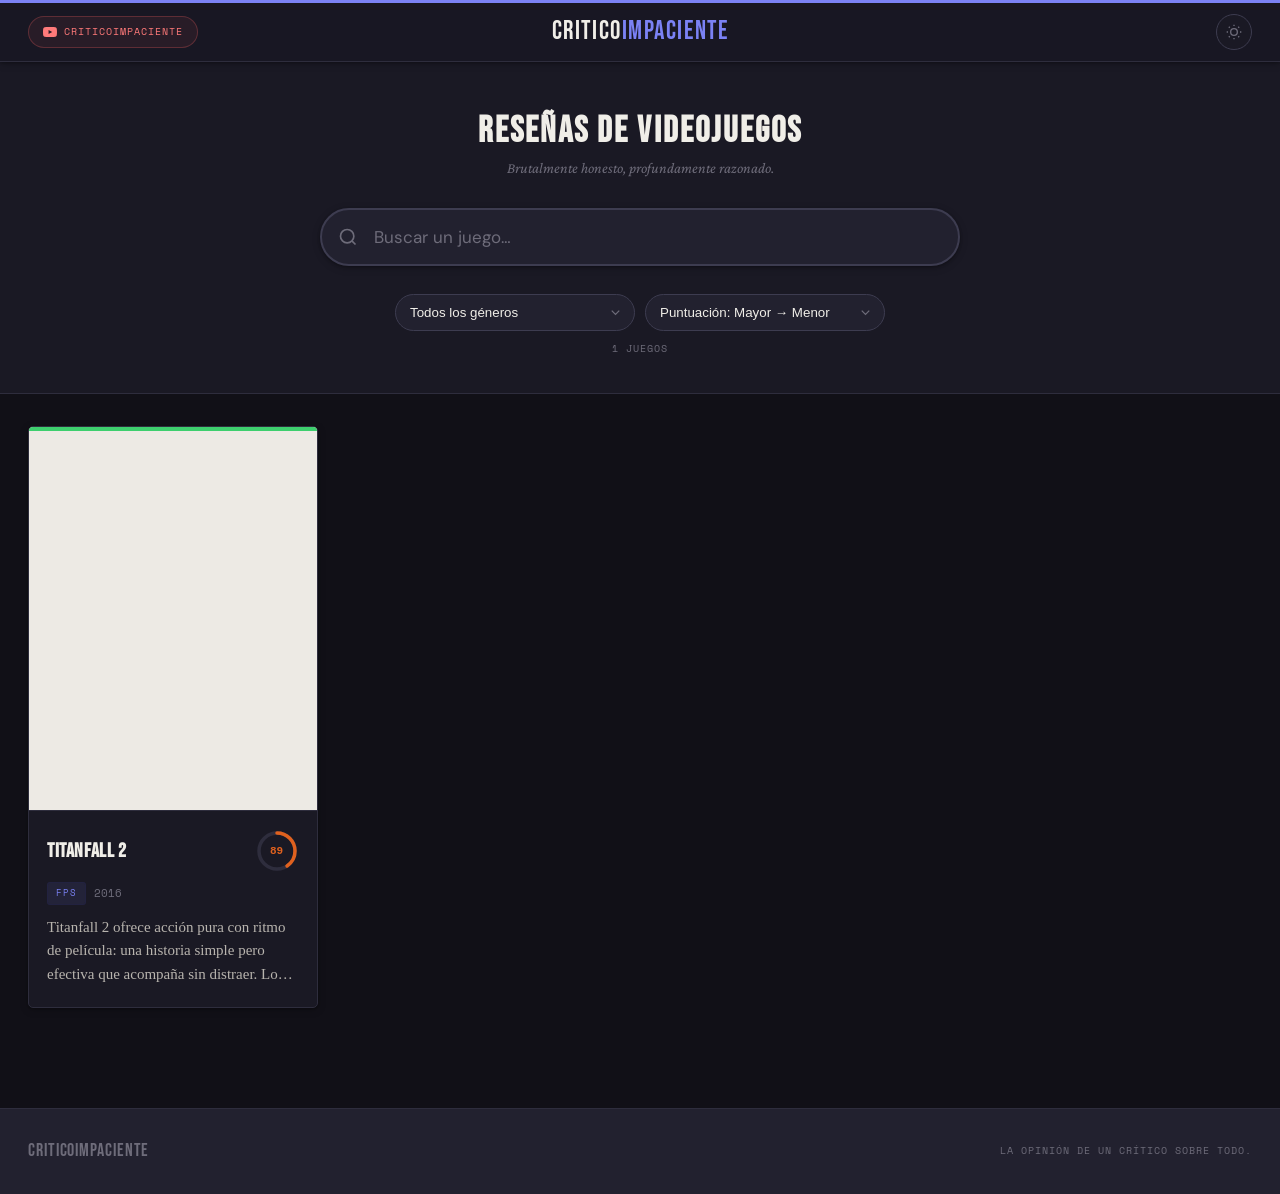
==== commit 77bf0eb7: "More features" ====
--- a/index.html
+++ b/index.html
@@ -9,16 +9,27 @@
   <link rel="preconnect" href="https://fonts.gstatic.com" crossorigin>
   <link href="https://fonts.googleapis.com/css2?family=Bebas+Neue&family=Crimson+Pro:ital,wght@0,400;0,600;1,400&family=Space+Mono:wght@400;700&family=DM+Sans:opsz,wght@9..40,300;9..40,400;9..40,500;9..40,600&display=swap" rel="stylesheet">
   <link rel="stylesheet" href="style.css">
-  <script>if(localStorage.getItem('theme')==='dark')document.documentElement.setAttribute('data-theme','dark');</script>
+  <script>if(localStorage.getItem('theme')!=='light')document.documentElement.setAttribute('data-theme','dark');</script>
 </head>
 <body>
 
   <header class="site-header">
     <div class="container header-inner">
+      <a
+        class="yt-header-link"
+        href="https://www.youtube.com/@CriticoImpaciente"
+        target="_blank"
+        rel="noopener noreferrer"
+        aria-label="Canal de YouTube CriticoImpaciente"
+      >
+        <svg viewBox="0 0 24 24" fill="currentColor" aria-hidden="true">
+          <path d="M23.498 6.186a3.016 3.016 0 0 0-2.122-2.136C19.505 3.545 12 3.545 12 3.545s-7.505 0-9.377.505A3.017 3.017 0 0 0 .502 6.186C0 8.07 0 12 0 12s0 3.93.502 5.814a3.016 3.016 0 0 0 2.122 2.136c1.871.505 9.376.505 9.376.505s7.505 0 9.377-.505a3.015 3.015 0 0 0 2.122-2.136C24 15.93 24 12 24 12s0-3.93-.502-5.814zM9.545 15.568V8.432L15.818 12l-6.273 3.568z"/>
+        </svg>
+        CriticoImpaciente
+      </a>
       <a href="index.html" class="site-logo" aria-label="CriticoImpaciente inicio">
         <span class="logo-main">Critico</span><span class="logo-accent">Impaciente</span>
       </a>
-      <span class="nav-tag">Un crítico. Sin piedad.</span>
       <button class="theme-toggle" id="theme-toggle" aria-label="Cambiar modo de color">
         <svg class="icon-moon" viewBox="0 0 24 24" fill="none" stroke="currentColor" stroke-width="2">
           <path d="M21 12.79A9 9 0 1 1 11.21 3 7 7 0 0 0 21 12.79z"/>
@@ -33,30 +44,30 @@
 
   <main>
 
-    <section class="hero-section">
-      <div class="container">
-        <h1 class="hero-title">Reseñas<br>de Juegos</h1>
-        <p class="hero-subtitle">Brutalmente honesto, profundamente razonado.</p>
-      </div>
-    </section>
+    <!-- HERO COMPACTO + BUSCADOR CENTRAL -->
+    <section class="search-hero">
+      <div class="container search-hero-inner">
+        <div class="search-hero-brand">
+          <h1 class="search-hero-title">Reseñas de Videojuegos</h1>
+          <p class="search-hero-sub">Brutalmente honesto, profundamente razonado.</p>
+        </div>
 
-    <section class="controls-section" aria-label="Buscar y filtrar">
-      <div class="container">
-        <div class="controls">
-          <div class="search-wrapper">
-            <svg class="search-icon" viewBox="0 0 24 24" fill="none" stroke="currentColor" stroke-width="2" aria-hidden="true">
-              <circle cx="11" cy="11" r="8"/>
-              <path d="m21 21-4.35-4.35"/>
-            </svg>
-            <input
-              type="search"
-              id="search-input"
-              class="search-input"
-              placeholder="Buscar por título..."
-              autocomplete="off"
-              aria-label="Buscar juegos por título"
-            >
-          </div>
+        <div class="search-hero-field">
+          <svg class="search-hero-icon" viewBox="0 0 24 24" fill="none" stroke="currentColor" stroke-width="2" aria-hidden="true">
+            <circle cx="11" cy="11" r="8"/>
+            <path d="m21 21-4.35-4.35"/>
+          </svg>
+          <input
+            type="search"
+            id="search-input"
+            class="search-hero-input"
+            placeholder="Buscar un juego…"
+            autocomplete="off"
+            aria-label="Buscar juegos por título"
+          >
+        </div>
+
+        <div class="search-filters">
           <div class="select-wrapper">
             <select id="genre-filter" class="filter-select" aria-label="Filtrar por género">
               <option value="">Todos los géneros</option>
@@ -70,8 +81,8 @@
               <option value="year-asc">Año: Más antiguo</option>
             </select>
           </div>
+          <p id="results-count" class="results-count" aria-live="polite"></p>
         </div>
-        <p id="results-count" class="results-count" aria-live="polite"></p>
       </div>
     </section>
 
--- a/style.css
+++ b/style.css
@@ -213,9 +213,17 @@
 
 .header-inner {
   height: 100%;
-  display: flex;
-  align-items: center;
-  justify-content: space-between;
+  display: grid;
+  grid-template-columns: 1fr auto 1fr;
+  align-items: center;
+}
+
+.header-inner > :first-child {
+  justify-self: start;
+}
+
+.header-inner > :last-child {
+  justify-self: end;
 }
 
 .site-logo {
@@ -224,6 +232,8 @@
   letter-spacing: 0.06em;
   line-height: 1;
   transition: opacity 0.2s;
+  justify-self: center;
+  text-align: center;
 }
 .site-logo:hover { opacity: 0.7; }
 .logo-main   { color: var(--text); }
@@ -252,81 +262,120 @@
 .back-link svg   { width: 15px; height: 15px; }
 
 /* ============================================================
-   HERO (índice)
-   ============================================================ */
-.hero-section {
-  padding: 64px 0 44px;
-  border-bottom: 2px solid var(--text);
-}
-
-.hero-title {
+   HERO DE BÚSQUEDA — buscador como protagonista
+   ============================================================ */
+.search-hero {
+  padding: 52px 0 36px;
+  border-bottom: 1px solid var(--border);
+  background: var(--surface);
+}
+
+.search-hero-inner {
+  display: flex;
+  flex-direction: column;
+  align-items: center;
+  gap: 28px;
+  text-align: center;
+}
+
+.search-hero-brand { text-align: center; }
+
+.search-hero-title {
   font-family: var(--font-display);
-  font-size: clamp(80px, 12vw, 148px);
-  line-height: 0.88;
-  letter-spacing: 0.02em;
+  font-size: clamp(22px, 3.5vw, 36px);
+  letter-spacing: 0.06em;
   color: var(--text);
-  margin-bottom: 16px;
-}
-
-.hero-subtitle {
+  line-height: 1;
+  margin-bottom: 6px;
+}
+
+.search-hero-sub {
   font-family: var(--font-body);
   font-style: italic;
-  font-size: 20px;
-  color: var(--text-muted);
-}
-
-.hero-rule { display: none; }
-
-/* ============================================================
-   CONTROLES / FILTROS
-   ============================================================ */
-.controls-section {
-  padding: 0 0 20px;
+  font-size: 15px;
+  color: var(--text-muted);
+}
+
+/* Campo de búsqueda grande y centrado */
+.search-hero-field {
+  position: relative;
+  width: 100%;
+  max-width: 640px;
+  margin: 0 auto;
+}
+
+.search-hero-icon {
+  position: absolute;
+  left: 18px;
+  top: 50%;
+  transform: translateY(-50%);
+  width: 20px;
+  height: 20px;
+  color: var(--text-muted);
+  pointer-events: none;
+  transition: color 0.2s;
+}
+.search-hero-field:focus-within .search-hero-icon { color: var(--accent); }
+
+.search-hero-input {
+  width: 100%;
+  padding: 16px 20px 16px 52px;
+  font-family: var(--font-ui);
+  font-size: 17px;
   background: var(--bg);
-}
-
-.controls {
-  display: flex;
+  border: 2px solid var(--border-mid);
+  border-radius: 50px;
+  color: var(--text);
+  outline: none;
+  box-shadow: var(--shadow-sm);
+  transition:
+    border-color 0.22s var(--ease),
+    box-shadow   0.22s var(--ease);
+}
+.search-hero-input:focus {
+  border-color: var(--accent);
+  box-shadow: 0 0 0 4px var(--accent-glow), var(--shadow-sm);
+}
+.search-hero-input::placeholder { color: var(--text-muted); }
+
+/* Fila de filtros + contador */
+.search-filters {
+  display: flex;
+  align-items: center;
   gap: 10px;
   flex-wrap: wrap;
-  padding: 18px 0 0;
-}
-
-.search-wrapper {
-  position: relative;
-  flex: 1 1 220px;
-  min-width: 180px;
-}
-
-.search-icon {
-  position: absolute;
-  left: 13px;
-  top: 50%;
-  transform: translateY(-50%);
-  width: 15px;
-  height: 15px;
-  color: var(--text-muted);
-  pointer-events: none;
-  transition: color 0.2s;
-}
-.search-wrapper:focus-within .search-icon { color: var(--accent); }
-
-.search-input,
-.filter-select {
+  justify-content: center;
   width: 100%;
-  padding: 10px 14px 10px 40px;
-  background: var(--surface);
-  border: 1.5px solid var(--border-mid);
-  border-radius: var(--radius);
+  max-width: 640px;
+  margin: 0 auto;
+}
+
+.search-filters .select-wrapper { flex: 1 1 180px; max-width: 240px; }
+.search-filters .filter-select  { width: 100%; border-radius: 50px; }
+
+.search-filters .results-count {
+  flex: 1 1 100%;
+  text-align: center;
+  margin-top: 0;
+}
+
+/* Dark mode */
+[data-theme="dark"] .search-hero { background: var(--surface); }
+[data-theme="dark"] .search-hero-input {
+  background: var(--surface-2);
   color: var(--text);
-  font-family: var(--font-ui);
-  font-size: 14px;
-  outline: none;
-  transition:
-    border-color 0.22s var(--ease),
-    box-shadow   0.22s var(--ease),
-    background   0.18s var(--ease);
-}
+  border-color: var(--border-mid);
+}
+[data-theme="dark"] .search-hero-input:focus {
+  border-color: var(--accent);
+  box-shadow: 0 0 0 4px var(--accent-glow);
+}
+
+/* ============================================================
+   CONTROLES / FILTROS (legacy — oculto, mantenido por compatibilidad)
+   ============================================================ */
+.controls-section { display: none; }
+.hero-section      { display: none; }
 
 .filter-select {
   padding: 10px 36px 10px 14px;
@@ -372,7 +421,7 @@
 /* ============================================================
    GRID DE JUEGOS
    ============================================================ */
-.games-section { padding-bottom: 100px; }
+.games-section { padding: 32px 0 100px; }
 
 .games-grid {
   display: grid;
@@ -729,12 +778,8 @@
 
 .detail-hero--has-video .detail-score-row {
   justify-content: center;
-  flex-direction: column;
-  gap: 12px;
-}
-
-.detail-hero--has-video .score-verdict {
-  font-size: 22px;
+  flex-direction: row;
+  gap: 40px;
 }
 
 .detail-hero--has-video .detail-meta-grid {
@@ -781,9 +826,41 @@
 /* Fila de puntuación con anillo SVG */
 .detail-score-row {
   display: flex;
-  align-items: center;
-  gap: 24px;
+  flex-direction: row;
+  align-items: flex-start;
+  gap: 40px;
   flex-wrap: wrap;
+}
+
+/* Centrado cuando hay video */
+.detail-hero--has-video .detail-score-row {
+  justify-content: center;
+}
+
+/* Bloque individual de puntuación (crítico / comunidad) */
+.score-block {
+  display: flex;
+  flex-direction: column;
+  align-items: center;
+  gap: 10px;
+}
+
+.score-block-label {
+  font-family: var(--font-mono);
+  font-size: 9px;
+  letter-spacing: 0.2em;
+  text-transform: uppercase;
+  color: var(--text-muted);
+  text-align: center;
+}
+
+.score-block-verdict {
+  font-family: var(--font-body);
+  font-style: italic;
+  font-size: 18px;
+  color: var(--text-dim);
+  line-height: 1.2;
+  text-align: center;
 }
 
 .score-ring-wrap {
@@ -1087,6 +1164,41 @@
 }
 .error-back-link:hover { border-bottom-color: var(--accent); opacity: 0.7; }
 
+/* Botón YouTube en header */
+.yt-header-link {
+  display: inline-flex;
+  align-items: center;
+  gap: 7px;
+  padding: 7px 14px;
+  background: rgba(200, 0, 0, 0.06);
+  border: 1.5px solid rgba(200, 0, 0, 0.22);
+  border-radius: 50px;
+  font-family: var(--font-mono);
+  font-size: 10px;
+  letter-spacing: 0.1em;
+  text-transform: uppercase;
+  color: #c0202e;
+  text-decoration: none;
+  white-space: nowrap;
+  transition: background 0.2s var(--ease), border-color 0.2s var(--ease), transform 0.18s var(--ease);
+}
+.yt-header-link:hover {
+  background: rgba(200, 0, 0, 0.13);
+  border-color: rgba(200, 0, 0, 0.45);
+  transform: translateY(-1px);
+}
+.yt-header-link svg { width: 14px; height: 14px; flex-shrink: 0; }
+
+[data-theme="dark"] .yt-header-link {
+  color: #ff7a7a;
+  background: rgba(255, 100, 100, 0.07);
+  border-color: rgba(255, 100, 100, 0.25);
+}
+[data-theme="dark"] .yt-header-link:hover {
+  background: rgba(255, 100, 100, 0.15);
+  border-color: rgba(255, 100, 100, 0.5);
+}
+
 /* ============================================================
    BOTÓN MODO NOCHE
    ============================================================ */
@@ -1132,7 +1244,12 @@
 @media (max-width: 768px) {
   :root { --header-h: 54px; }
 
-  /* Ocultar video en mobile, mostrar portada */
+  .search-hero { padding: 32px 0 24px; }
+  .search-hero-inner { gap: 20px; }
+  .search-hero-input { font-size: 15px; padding: 13px 16px 13px 46px; }
+  .search-hero-icon  { left: 14px; width: 17px; height: 17px; }
+  .search-filters    { gap: 8px; }
+  .search-filters .select-wrapper { flex: 1 1 140px; max-width: 100%; }
   .detail-cinema-band { display: none; }
   .detail-cover--mobile { display: block !important; }
   .detail-hero--has-video .detail-hero-inner {
@@ -1144,7 +1261,7 @@
     max-width: 100%;
   }
   .detail-hero--has-video .detail-title { text-align: center; }
-  .detail-hero--has-video .detail-score-row { justify-content: center; flex-direction: column; gap: 12px; }
+  .detail-hero--has-video .detail-score-row { justify-content: center; flex-wrap: wrap; }
   .detail-hero--has-video .detail-meta-grid { grid-template-columns: 1fr 1fr; justify-content: center; gap: 16px 28px; }
   .detail-hero--has-video .meta-item { align-items: center; padding: 0; border-right: none; }
   .detail-hero--has-video .meta-platforms { justify-content: center; }
